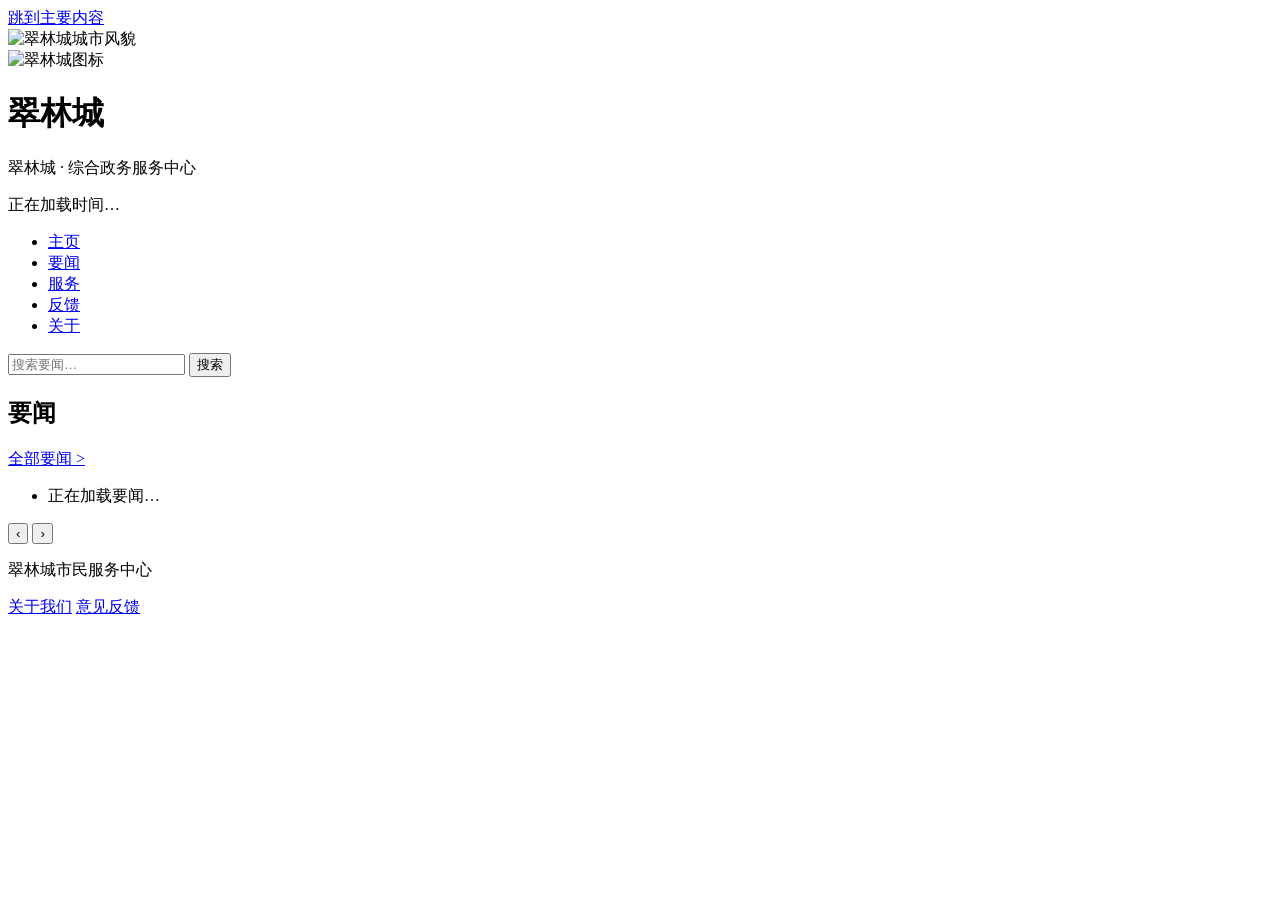
==== index.html @ fd7b01f1 "first commit" ====
<!DOCTYPE html>
<html lang="zh-CN">
<head>
<meta charset="UTF-8">
<meta name="viewport" content="width=device-width, initial-scale=1">
<meta name="description" content="翠林城 —— 我的世界城市反馈平台，发布城市要闻、服务指南与意见反馈。">
<title>翠林城 · 主页</title>
<link rel="icon" href="Img/favicon.svg" type="image/svg+xml">
<link rel="stylesheet" href="CSS/index-css.css">
</head>
<body>

<a class="skip-link" href="#main">跳到主要内容</a>

<header class="top-banner">
  <img class="top-banner__bg" src="Img/banner.svg" alt="翠林城城市风貌">
  <div class="top-banner__inner">
    <div class="brand">
      <img class="brand__mark" src="Img/favicon.svg" alt="翠林城图标" width="52" height="52">
      <div class="brand__text">
        <h1 class="brand__name">翠林城</h1>
        <p class="brand__sub">翠林城 · 综合政务服务中心</p>
      </div>
    </div>
    <div class="clock" id="siteClock">正在加载时间…</div>
  </div>
</header>

<div class="toolbar">
  <div class="toolbar__inner">
    <nav class="main-nav" aria-label="主导航">
      <ul>
        <li><a href="index.html" class="active">主页</a></li>
        <li><a href="pages/news.html">要闻</a></li>
        <li><a href="pages/service.html">服务</a></li>
        <li><a href="pages/feedback.html">反馈</a></li>
        <li><a href="pages/about.html">关于</a></li>
      </ul>
    </nav>
    <form class="search" id="searchForm" role="search">
      <input type="search" id="searchInput" placeholder="搜索要闻…" aria-label="站内搜索" autocomplete="off">
      <button type="submit">搜索</button>
    </form>
  </div>
</div>

<main class="container" id="main">
  <div class="home-grid">

    <!-- 左：要闻 -->
    <section class="panel" id="news" aria-labelledby="newsTitle">
      <div class="panel__head">
        <h2 id="newsTitle">要闻</h2>
        <a class="more" href="pages/news.html">全部要闻 &gt;</a>
      </div>
      <ul class="news-list" id="newsList">
        <li class="empty">正在加载要闻…</li>
      </ul>
    </section>

    <!-- 右：轮播（无标题栏，仅图片框 + 下方说明文字） -->
    <section class="panel" aria-label="图片轮播">
      <div class="carousel" id="carousel">
        <div class="carousel__stage" id="carouselStage">
          <div class="carousel__viewport" id="carouselViewport"></div>
          <button class="carousel__arrow carousel__arrow--prev" id="prevBtn" type="button" aria-label="上一张">‹</button>
          <button class="carousel__arrow carousel__arrow--next" id="nextBtn" type="button" aria-label="下一张">›</button>
          <div class="carousel__dots" id="carouselDots" role="tablist" aria-label="轮播图切换"></div>
        </div>
        <div class="carousel__caption" id="carouselCaption"></div>
      </div>
    </section>

  </div>
</main>

<footer class="site-footer">
  <div class="footer-bottom">
    <div class="footer-bottom__inner">
      <p>翠林城市民服务中心</p>
      <p class="footer-bottom__links">
        <a href="pages/about.html">关于我们</a>
        <a href="pages/feedback.html">意见反馈</a>
      </p>
    </div>
  </div>
</footer>

<noscript><div style="max-width:1160px;margin:20px auto;padding:14px 18px;background:#f2f9f4;border:1px solid #bfe0cb;color:#2b5e41;border-radius:6px;font-size:14px;">本站需要启用 JavaScript 才能加载要闻内容。</div></noscript>

<script src="JS/common.js"></script>
<script src="JS/index-js.js"></script>
</body>
</html>
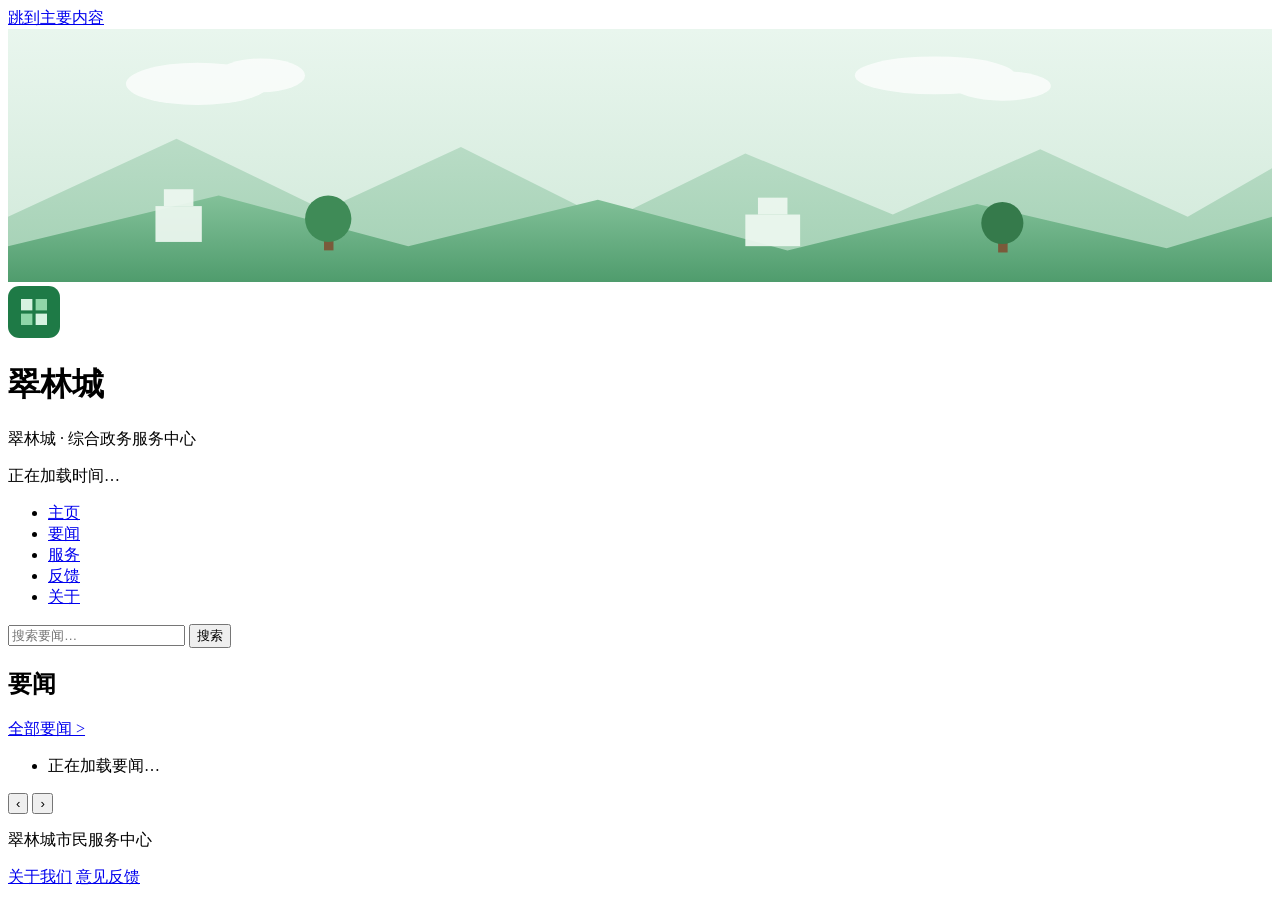
==== commit 47912dbd: "first commit" ====
--- a/index.html
+++ b/index.html
@@ -5,7 +5,7 @@
 <meta name="viewport" content="width=device-width, initial-scale=1">
 <meta name="description" content="翠林城 —— 我的世界城市反馈平台，发布城市要闻、服务指南与意见反馈。">
 <title>翠林城 · 主页</title>
-<link rel="icon" href="Img/favicon.svg" type="image/svg+xml">
+<link rel="icon" href="img/favicon.svg" type="image/svg+xml">
 <link rel="stylesheet" href="CSS/index-css.css">
 </head>
 <body>
@@ -13,10 +13,10 @@
 <a class="skip-link" href="#main">跳到主要内容</a>
 
 <header class="top-banner">
-  <img class="top-banner__bg" src="Img/banner.svg" alt="翠林城城市风貌">
+  <img class="top-banner__bg" src="img/banner.svg" alt="翠林城城市风貌">
   <div class="top-banner__inner">
     <div class="brand">
-      <img class="brand__mark" src="Img/favicon.svg" alt="翠林城图标" width="52" height="52">
+      <img class="brand__mark" src="img/favicon.svg" alt="翠林城图标" width="52" height="52">
       <div class="brand__text">
         <h1 class="brand__name">翠林城</h1>
         <p class="brand__sub">翠林城 · 综合政务服务中心</p>
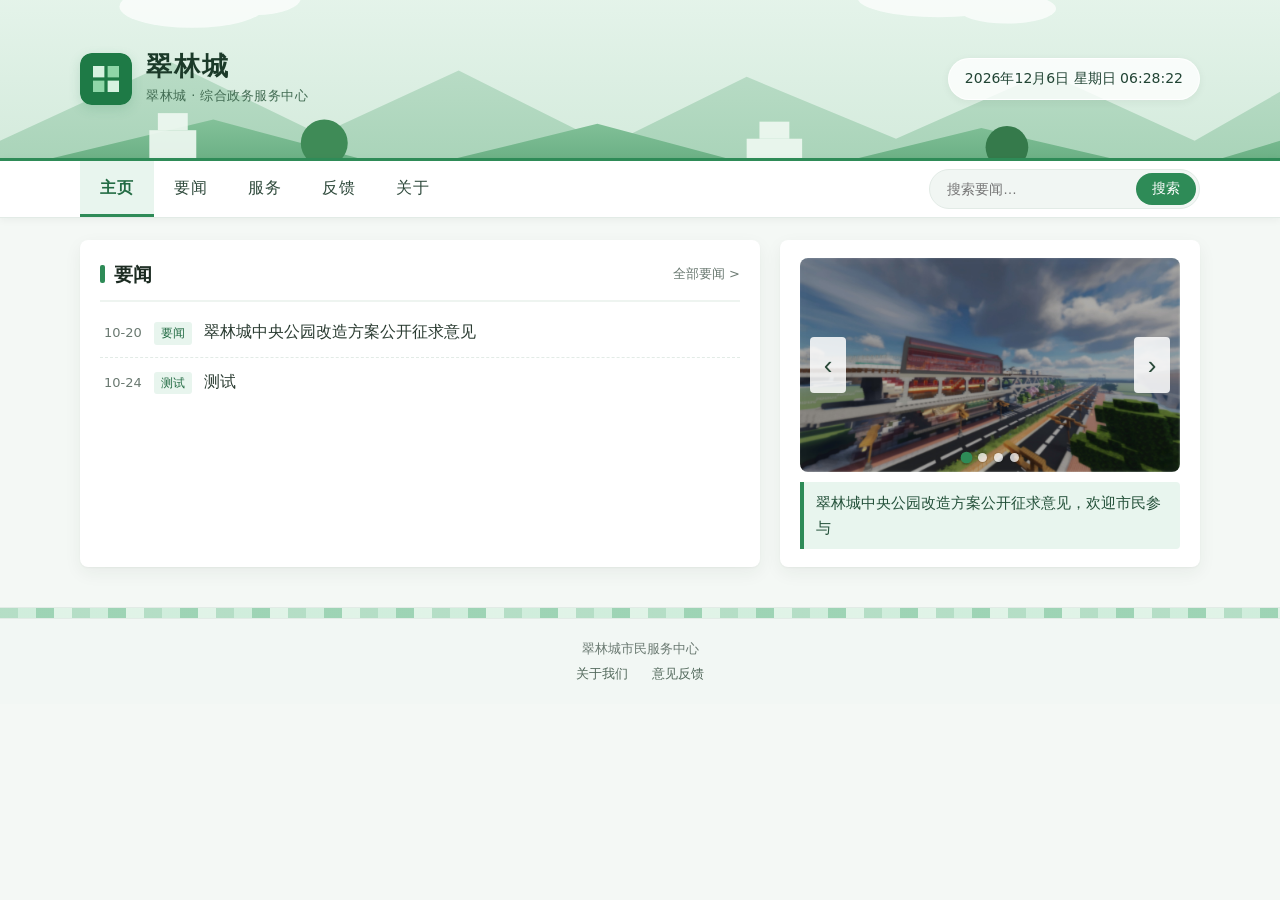
==== commit 32a95be6: "first commit" ====
--- a/index.html
+++ b/index.html
@@ -6,7 +6,7 @@
 <meta name="description" content="翠林城 —— 我的世界城市反馈平台，发布城市要闻、服务指南与意见反馈。">
 <title>翠林城 · 主页</title>
 <link rel="icon" href="img/favicon.svg" type="image/svg+xml">
-<link rel="stylesheet" href="CSS/index-css.css">
+<link rel="stylesheet" href="css/index-css.css">
 </head>
 <body>
 
@@ -88,7 +88,7 @@
 
 <noscript><div style="max-width:1160px;margin:20px auto;padding:14px 18px;background:#f2f9f4;border:1px solid #bfe0cb;color:#2b5e41;border-radius:6px;font-size:14px;">本站需要启用 JavaScript 才能加载要闻内容。</div></noscript>
 
-<script src="JS/common.js"></script>
-<script src="JS/index-js.js"></script>
+<script src="js/common.js"></script>
+<script src="js/index-js.js"></script>
 </body>
 </html>
--- a/css/index-css.css
+++ b/css/index-css.css
@@ -0,0 +1,330 @@
+/* ==========================================================
+   翠林城 · 全站样式表（浅色绿色主题）
+   ========================================================== */
+
+:root{
+  --primary:#2e8b57;
+  --primary-dark:#226b43;
+  --primary-soft:#e8f5ee;
+  --primary-line:#bfe0cb;
+  --ink:#1c2b22;
+  --muted:#6b7a72;
+  --line:#e2ebe6;
+  --card:#fff;
+  --radius:8px;
+  --shadow:0 1px 2px rgba(28,43,34,.04),0 6px 18px rgba(28,43,34,.06);
+  --max:1160px;
+}
+
+*,*::before,*::after{box-sizing:border-box;}
+html{-webkit-text-size-adjust:100%;scroll-behavior:smooth;}
+body{
+  margin:0;
+  font-family:"Microsoft YaHei","PingFang SC","Hiragino Sans GB",system-ui,-apple-system,"Segoe UI",sans-serif;
+  font-size:16px;line-height:1.7;color:#24352b;background:#f4f8f5;
+}
+img{max-width:100%;display:block;}
+a{color:#256b46;text-decoration:none;}
+a:hover{text-decoration:underline;}
+ul,ol{margin:0;padding:0;}
+[hidden]{display:none !important;}
+
+.skip-link{position:absolute;left:-9999px;}
+.skip-link:focus{left:12px;top:12px;z-index:999;background:#fff;padding:8px 14px;border-radius:4px;box-shadow:var(--shadow);}
+
+/* ---------- 顶部横幅 ---------- */
+.top-banner{position:relative;overflow:hidden;height:158px;background:#dff0e4;}
+.top-banner--small{height:104px;}
+.top-banner__bg{position:absolute;inset:0;width:100%;height:100%;object-fit:cover;}
+.top-banner__inner{
+  position:relative;z-index:1;max-width:var(--max);margin:0 auto;height:100%;
+  padding:0 20px;display:flex;align-items:center;justify-content:space-between;gap:18px;
+}
+.brand{display:flex;align-items:center;gap:14px;}
+.brand__mark{width:52px;height:52px;border-radius:12px;display:block;flex:0 0 auto;box-shadow:0 4px 12px rgba(46,139,87,.18);}
+.brand__name{margin:0;font-size:26px;line-height:1.2;color:#1b3a29;letter-spacing:2px;font-weight:700;}
+.brand__sub{margin:2px 0 0;font-size:13px;color:#416b52;letter-spacing:.5px;}
+.top-banner--small .brand__name{font-size:22px;}
+.top-banner--small .brand__mark{width:44px;height:44px;border-radius:10px;}
+.top-banner--small .brand__sub{font-size:12px;}
+.clock{
+  background:rgba(255,255,255,.8);border:1px solid rgba(255,255,255,.95);
+  padding:8px 16px;border-radius:999px;font-size:14px;color:#214434;
+  white-space:nowrap;box-shadow:0 2px 8px rgba(28,43,34,.06);
+}
+
+/* ---------- 导航与搜索 ---------- */
+.toolbar{
+  background:#fff;border-top:3px solid var(--primary);
+  border-bottom:1px solid var(--line);
+  box-shadow:0 2px 8px rgba(28,43,34,.05);
+  position:sticky;top:0;z-index:60;
+}
+.toolbar__inner{
+  max-width:var(--max);margin:0 auto;padding:0 20px;
+  display:flex;align-items:center;justify-content:space-between;gap:16px;flex-wrap:wrap;
+}
+.main-nav ul{display:flex;flex-wrap:wrap;list-style:none;}
+.main-nav a{
+  display:block;padding:13px 20px;color:#2f4a3c;font-size:16px;letter-spacing:1px;
+  border-bottom:3px solid transparent;
+  transition:background .2s,color .2s,border-color .2s;
+}
+.main-nav a:hover{background:var(--primary-soft);color:var(--primary-dark);text-decoration:none;}
+.main-nav a.active{background:var(--primary-soft);color:var(--primary-dark);border-bottom-color:var(--primary);font-weight:700;}
+
+.search{
+  display:flex;align-items:center;background:#f1f6f3;
+  border:1px solid var(--line);border-radius:999px;padding:3px;min-width:250px;
+}
+.search input{border:0;outline:0;padding:7px 14px;font-size:14px;flex:1;min-width:0;background:transparent;color:#24352b;}
+.search button{border:0;background:var(--primary);color:#fff;padding:7px 16px;border-radius:999px;font-size:14px;cursor:pointer;transition:background .2s;}
+.search button:hover{background:var(--primary-dark);}
+
+/* ---------- 容器与卡片 ---------- */
+.container{max-width:var(--max);margin:0 auto;padding:0 20px;}
+
+.panel{background:var(--card);border-radius:var(--radius);box-shadow:var(--shadow);padding:18px 20px;}
+.panel__head{
+  display:flex;align-items:center;justify-content:space-between;
+  border-bottom:2px solid #eef4f0;padding-bottom:10px;margin-bottom:6px;
+}
+.panel__head h2{margin:0;font-size:19px;color:var(--ink);position:relative;padding-left:14px;font-weight:700;}
+.panel__head h2::before{
+  content:"";position:absolute;left:0;top:50%;transform:translateY(-50%);
+  width:5px;height:18px;background:var(--primary);border-radius:2px;
+}
+.more{font-size:13px;color:var(--muted);}
+.more:hover{color:var(--primary-dark);text-decoration:none;}
+
+/* ---------- 首页网格 ---------- */
+.home-grid{display:grid;grid-template-columns:minmax(0,1fr) 420px;gap:20px;margin:22px auto 40px;}
+@media (max-width:940px){.home-grid{grid-template-columns:1fr;}}
+
+/* ---------- 要闻列表 ---------- */
+.news-list{list-style:none;}
+.news-list li{border-bottom:1px dashed var(--line);}
+.news-list li:last-child{border-bottom:0;}
+.news-list a{
+  display:flex;align-items:baseline;gap:12px;
+  padding:11px 4px;color:#2a3b31;font-size:15.5px;transition:color .15s,background .15s;
+}
+.news-list a:hover{color:var(--primary-dark);text-decoration:none;background:#f7fbf8;}
+.news-list time{flex:0 0 auto;font-size:13px;color:var(--muted);font-variant-numeric:tabular-nums;}
+.news-list .tag{flex:0 0 auto;font-size:12px;color:var(--primary-dark);background:var(--primary-soft);padding:1px 7px;border-radius:3px;}
+.news-list .title{flex:1;overflow:hidden;text-overflow:ellipsis;white-space:nowrap;}
+.news-list .empty{padding:26px 6px;color:var(--muted);text-align:center;font-size:14px;}
+
+.news-more{
+  display:block;width:100%;margin-top:10px;padding:9px;
+  border:1px solid var(--line);background:#fbfdfc;color:#4b5f53;
+  border-radius:4px;cursor:pointer;font-size:14px;transition:all .2s;
+}
+.news-more:hover{background:var(--primary-soft);border-color:var(--primary-line);color:var(--primary-dark);}
+
+/* ---------- 轮播 ---------- */
+.carousel{position:relative;}
+.carousel__stage{
+  position:relative;
+  /* 关键修改：去掉固定 height，改用宽高比自适应 */
+  aspect-ratio: 16 / 9; 
+  border-radius:var(--radius);
+  overflow:hidden;
+  background:#eef4f0;
+}
+.carousel__viewport{position:absolute;inset:0;}
+.carousel__slide{
+  position:absolute;inset:0;opacity:0;transition:opacity .7s ease;
+  display:block;pointer-events:none;
+}
+.carousel__slide.is-active{opacity:1;pointer-events:auto;}
+.carousel__slide img{
+  width:100%;
+  height:100%;
+  object-fit:cover; /* 保证图片不变形，多余部分居中裁剪 */
+  object-position:center;
+}
+.carousel__arrow{
+  position:absolute;top:50%;transform:translateY(-50%);z-index:3;
+  width:36px;height:56px;border:0;background:rgba(255,255,255,.85);
+  color:#2b4a3a;font-size:26px;line-height:1;cursor:pointer;border-radius:4px;
+  display:flex;align-items:center;justify-content:center;transition:background .2s,color .2s;
+}
+.carousel__arrow:hover{background:#fff;color:var(--primary-dark);}
+.carousel__arrow--prev{left:10px;}
+.carousel__arrow--next{right:10px;}
+.carousel__dots{position:absolute;left:0;right:0;bottom:10px;z-index:3;display:flex;justify-content:center;gap:7px;}
+.carousel__dot{width:9px;height:9px;border-radius:50%;border:0;padding:0;cursor:pointer;background:rgba(255,255,255,.75);box-shadow:0 0 0 1px rgba(28,43,34,.12);transition:transform .2s,background .2s;}
+.carousel__dot.is-active{background:var(--primary);transform:scale(1.3);}
+.carousel__caption{margin-top:10px;background:var(--primary-soft);border-left:4px solid var(--primary);padding:9px 12px;font-size:14.5px;color:#24513a;border-radius:0 4px 4px 0;min-height:20px;}
+/* ---------- 服务卡片 ---------- */
+.service-grid{display:grid;grid-template-columns:repeat(auto-fill,minmax(260px,1fr));gap:16px;margin-top:16px;}
+.service-card{
+  display:block;background:#fff;border:1px solid var(--line);border-radius:var(--radius);
+  padding:20px 18px;box-shadow:var(--shadow);transition:transform .18s,box-shadow .18s,border-color .18s;
+}
+.service-card:hover{transform:translateY(-3px);box-shadow:0 8px 24px rgba(28,43,34,.1);border-color:var(--primary-line);text-decoration:none;}
+.service-card__icon{font-size:26px;line-height:1;margin-bottom:10px;display:block;}
+.service-card__title{font-size:16px;font-weight:700;color:#1b3a29;margin:0 0 6px;}
+.service-card__desc{font-size:13.5px;color:var(--muted);line-height:1.6;margin:0;}
+
+/* ---------- 反馈页 ---------- */
+.feedback-layout{display:flex;flex-direction:column;gap:22px;margin-bottom:40px;}
+.feedback-block{background:#fff;border-radius:var(--radius);box-shadow:var(--shadow);padding:22px 24px;}
+.feedback-block h2{font-size:19px;color:var(--ink);margin:0 0 6px;padding-left:14px;position:relative;}
+.feedback-block h2::before{content:"";position:absolute;left:0;top:50%;transform:translateY(-50%);width:5px;height:18px;background:var(--primary);border-radius:2px;}
+.feedback-block__desc{font-size:14px;color:var(--muted);margin:0 0 16px;}
+.feedback-iframe{width:100%;border:0;border-radius:6px;background:#f7fbf8;display:block;}
+.feedback-iframe--form{height:640px;}
+.feedback-iframe--status{height:520px;}
+.feedback-placeholder{
+  padding:40px 20px;text-align:center;color:var(--muted);font-size:14px;
+  background:#f7fbf8;border:1px dashed var(--line);border-radius:6px;
+}
+.feedback-placeholder code{background:#eef4f0;padding:2px 6px;border-radius:4px;font-size:13px;color:#1f6b45;}
+
+/* ---------- 页尾 ---------- */
+.site-footer{margin-top:26px;background:#f7faf8;border-top:1px solid var(--line);}
+.site-footer::before{
+  content:"";display:block;height:10px;
+  background:repeating-linear-gradient(90deg,#a9d9bd 0 18px,#c9ebd7 18px 36px,#8ecda9 36px 54px,#dcf2e4 54px 72px);
+  opacity:.85;
+}
+.footer-bottom{background:#f2f7f4;border-top:1px solid var(--line);}
+.footer-bottom__inner{max-width:var(--max);margin:0 auto;padding:16px 20px;text-align:center;font-size:13px;color:#6b7a72;}
+.footer-bottom p{margin:3px 0;}
+.footer-bottom__links a{margin:0 10px;color:#52685b;}
+.footer-bottom__links a:hover{color:var(--primary-dark);}
+
+/* ---------- 内容页通用 ---------- */
+.breadcrumb{font-size:13.5px;color:var(--muted);margin:16px 0 12px;}
+.breadcrumb a{color:#52685b;}
+.breadcrumb a:hover{color:var(--primary-dark);}
+
+.page-panel{margin-bottom:40px;}
+.page-body{font-size:16px;line-height:1.95;color:#283a2f;}
+.page-body h3{font-size:18px;color:#1b3a29;margin:26px 0 10px;padding-left:12px;border-left:5px solid var(--primary);}
+.page-body p{margin:0 0 14px;}
+.page-body ul,.page-body ol{padding-left:24px;margin:0 0 16px;}
+.page-body li{margin:6px 0;}
+.page-body a{color:#256b46;}
+.page-body .note{background:var(--primary-soft);border-left:4px solid var(--primary);padding:12px 16px;border-radius:0 6px 6px 0;color:#2b4a3a;}
+
+/* ==========================================================
+   八、文章页
+   ========================================================== */
+.article-grid{
+  display:grid;
+  grid-template-columns:minmax(0,1fr) 290px;
+  gap:22px;
+  align-items:start;
+  margin-bottom:40px;
+}
+
+/* 侧栏 sticky：滚动时目录固定在视口 */
+.article-aside{
+  position:sticky;
+  top:76px;
+  align-self:start;
+  max-height:calc(100vh - 96px);
+  overflow:auto;
+}
+
+/* 小屏取消固定 */
+@media (max-width:960px){
+  .article-grid{grid-template-columns:1fr;}
+  .article-aside{
+    position:static;
+    max-height:none;
+    overflow:visible;
+    order:2;
+  }
+}
+
+.article-main{min-width:0;}
+.article-cover{
+  width:100%;max-height:400px;object-fit:cover;
+  border-radius:var(--radius);box-shadow:var(--shadow);margin-bottom:16px;
+}
+.article-body{
+  background:#fff;border-radius:var(--radius);box-shadow:var(--shadow);
+  padding:28px 32px 36px;
+}
+@media (max-width:600px){
+  .article-body{padding:20px 18px 26px;}
+}
+.article-title{margin:0 0 14px;font-size:26px;line-height:1.45;color:#1b3a29;font-weight:700;}
+.article-meta{
+  display:flex;flex-wrap:wrap;gap:8px 18px;
+  font-size:13.5px;color:var(--muted);
+  padding-bottom:14px;margin-bottom:22px;border-bottom:1px dashed var(--line);
+}
+
+/* 目录卡片：不再自身 sticky，由父级 aside 负责 */
+.toc{
+  background:#fff;
+  border-radius:var(--radius);
+  box-shadow:var(--shadow);
+  padding:16px 14px;
+}
+.toc-title{
+  margin:0 0 10px;font-size:15px;font-weight:700;color:#1b3a29;
+  border-left:4px solid var(--primary);padding-left:9px;
+}
+.toc-empty{color:var(--muted);font-size:13px;margin:0;}
+.toc-list{list-style:none;margin:0;padding:0;}
+.toc-list .toc-list{padding-left:12px;}
+.toc-item a{
+  display:block;padding:5px 8px;font-size:13.5px;color:#4b5f53;
+  border-left:3px solid transparent;border-radius:0 4px 4px 0;
+  line-height:1.5;transition:all .15s;
+}
+.toc-item a:hover{background:var(--primary-soft);color:var(--primary-dark);text-decoration:none;}
+.toc-item a.active{
+  color:var(--primary-dark);border-left-color:var(--primary);
+  background:var(--primary-soft);font-weight:700;
+}
+
+/* 原来 .side-card 相关样式可整段删除，已不再使用 */
+
+/* ---------- Markdown 渲染 ---------- */
+.md-content{font-size:16.5px;line-height:1.95;color:#283a2f;}
+.md-content h1,.md-content h2,.md-content h3,.md-content h4{color:#1b3a29;line-height:1.5;margin:30px 0 12px;font-weight:700;scroll-margin-top:80px;}
+.md-content h1{font-size:24px;}
+.md-content h2{font-size:21px;padding-left:12px;border-left:5px solid var(--primary);}
+.md-content h3{font-size:18px;}
+.md-content h4{font-size:16.5px;}
+.md-content p{margin:0 0 14px;}
+.md-content strong{color:#132a1d;font-weight:700;}
+.md-content em{font-style:italic;color:#3d4a43;}
+.md-content a{color:#256b46;border-bottom:1px solid rgba(37,107,70,.3);}
+.md-content a:hover{color:var(--primary-dark);border-bottom-color:var(--primary-dark);text-decoration:none;}
+.md-content ul,.md-content ol{margin:0 0 16px;padding-left:26px;}
+.md-content li{margin:6px 0;}
+.md-content ul li::marker{color:var(--primary);}
+.md-content blockquote{margin:0 0 16px;padding:12px 16px;background:var(--primary-soft);border-left:4px solid var(--primary);color:#2b4a3a;border-radius:0 6px 6px 0;}
+.md-content blockquote p:last-child{margin-bottom:0;}
+.md-content code{background:#eef4f0;color:#1f6b45;padding:2px 6px;border-radius:4px;font-size:.92em;font-family:Consolas,Monaco,"Courier New",monospace;}
+.md-content pre{background:#f6faf8;border:1px solid var(--line);border-radius:6px;padding:14px 16px;overflow:auto;margin:0 0 16px;line-height:1.6;}
+.md-content pre code{background:none;color:#26332b;padding:0;font-size:14px;}
+.md-content hr{border:0;border-top:1px dashed var(--line);margin:26px 0;}
+.md-content img{border-radius:6px;margin:10px 0;box-shadow:var(--shadow);}
+.md-content table{width:100%;border-collapse:collapse;margin-bottom:16px;font-size:15px;}
+.md-content th,.md-content td{border:1px solid var(--line);padding:8px 10px;text-align:left;}
+.md-content th{background:#f3f9f5;}
+.md-error{color:#8a4b2a;background:#fdf6ef;border:1px solid #f0d9c5;padding:14px 16px;border-radius:6px;}
+
+/* ---------- 响应式 ---------- */
+@media (max-width:720px){
+  .top-banner{height:130px;}
+  .brand__name{font-size:22px;}
+  .brand__mark{width:44px;height:44px;border-radius:10px;}
+  .clock{font-size:12px;padding:6px 12px;}
+  .toolbar__inner{padding:0 14px;}
+  .main-nav a{padding:12px 14px;font-size:15px;}
+  .search{min-width:100%;margin-bottom:10px;}
+  
+  .article-title{font-size:21px;}
+  .feedback-iframe--form{height:720px;}
+  .feedback-iframe--status{height:600px;}
+}
